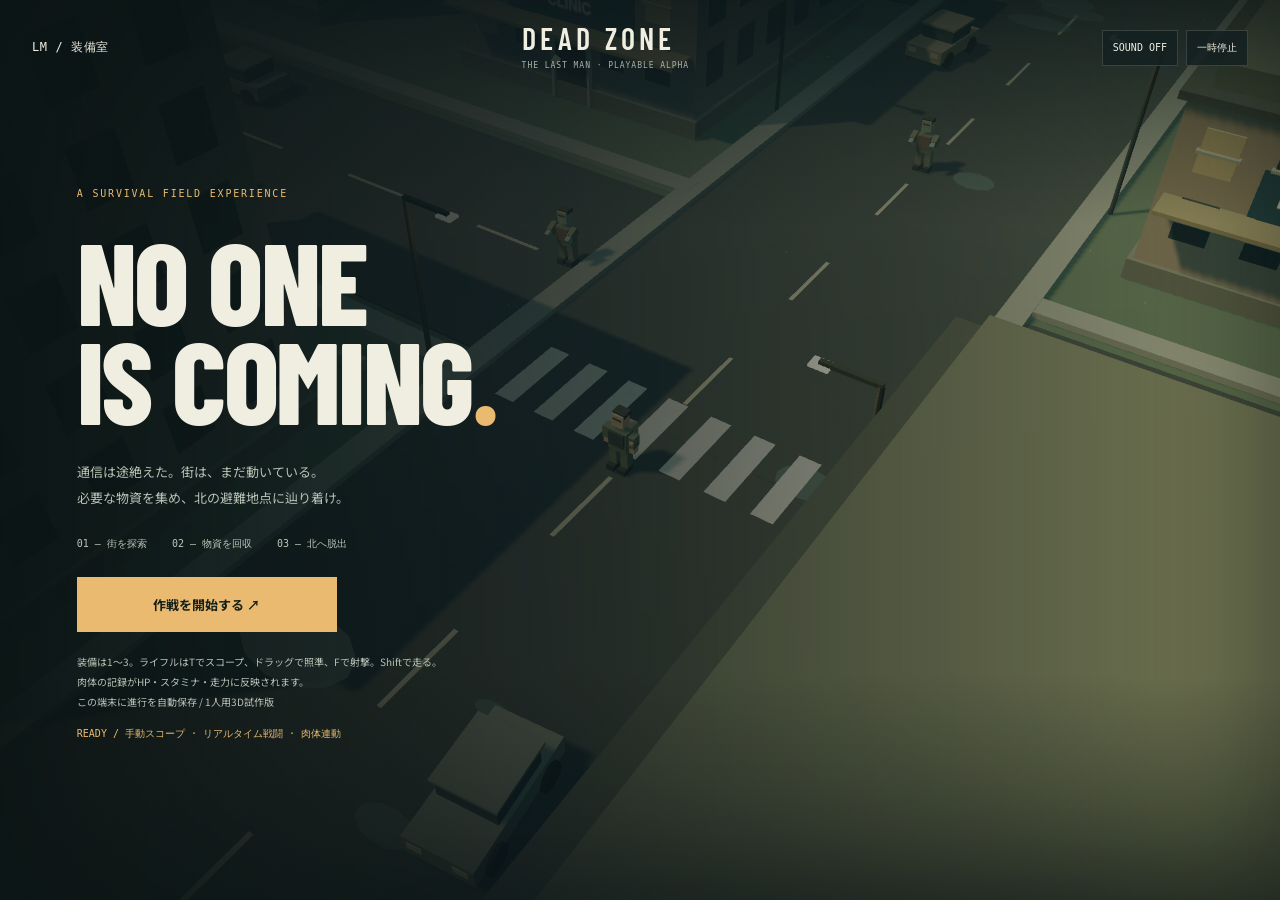
==== game.html @ f1852442 "Add standalone 3D survival game with manual rifle scope and fitness integration" ====
<!doctype html><html lang="ja"><head><meta charset="utf-8"><meta name="viewport" content="width=device-width, initial-scale=1, viewport-fit=cover"><title>DEAD ZONE — THE LAST MAN</title><link rel="stylesheet" href="game.css"></head><body class="briefing">
<main id="world" aria-label="3Dサバイバルゲーム"></main><div class="vignette"></div>
<header><a href="index.html">LM / 装備室</a><div class="brand">DEAD ZONE<small>THE LAST MAN · PLAYABLE ALPHA</small></div><div class="tools"><button id="sound" aria-label="サウンド切り替え">SOUND OFF</button><button id="pause">一時停止</button></div></header>
<div id="hud"><section class="mission"><span class="eyebrow">OPERATION 01 / LAST SIGNAL</span><h1>最後の通信</h1><p id="objective">病院・ガレージ・通信所から物資を回収</p><div id="tasks"></div><button id="forestButton">南の森林へ / 鹿を探す ↗</button><button id="carcassButton" hidden>仕留めた鹿へ ↗</button></section><section class="location"><span id="district">OLD TOWN</span><small id="coords">SECTOR 04 · 17:42</small></section><section class="status"><div><span>VITALS</span><strong id="health">100</strong></div><div class="track"><i id="hpbar"></i></div><div class="stamina-label"><span id="runState">STAMINA</span><b id="staminaValue">100 / 100</b></div><div class="track stamina-track" id="staminaTrack" role="progressbar" aria-label="スタミナ" aria-valuemin="0" aria-valuemax="100" aria-valuenow="100"><i id="staminaBar"></i></div><div class="resources"><span id="ammo">6 ROUNDS</span><span id="med">1 MEDKIT</span><span id="ride">ON FOOT</span></div><small id="skillinfo"></small><button id="fitnessButton">肉体データ・反映内容 ↗</button></section><section class="map"><canvas id="minimap" width="200" height="200" aria-label="現在地と目標のミニマップ"></canvas><span>N ↑ · SECTOR MAP</span></section></div>
<div id="toast" role="status" aria-live="polite"></div><button id="interact" hidden>E / 調べる</button><footer>WASD 移動 / Shift 走る / 1–3 装備 / F・Space 攻撃 / T 照準 / E 調べる / H 回復 / Q・R 視点</footer>
<div id="touch"><div class="pad"><button data-key="arrowup" aria-label="前へ">↑</button><button data-key="arrowleft" aria-label="左へ">←</button><button data-key="arrowdown" aria-label="後ろへ">↓</button><button data-key="arrowright" aria-label="右へ">→</button></div><button id="touchRotate" aria-label="視点を回す">↻</button></div>
<div id="damageFlash" aria-hidden="true"></div>
<section id="loadout" aria-label="装備とリアルタイム操作">
<div id="targetInfo" role="status">対象クリックで攻撃 / Tで照準切替</div>
<div class="field-actions"><button id="targetButton">照準 T</button><button id="attackButton">打撃 F</button><button id="healButton">回復 H</button><button id="runButton" aria-pressed="false">走る</button></div>
<div class="weapon-slots"><button data-weapon="fists" aria-pressed="true"><small>1 / MELEE</small><b>素手</b><span>いつでも使用可</span></button><button data-weapon="knife" aria-pressed="false"><small>2 / BLADE</small><b>ナイフ</b><span>刃物スキル LV1</span></button><button data-weapon="rifle" aria-pressed="false"><small>3 / RIFLE</small><b>ライフル</b><span>狩猟免許 取得済</span></button></div>
<div id="equipmentInfo"></div></section>
<section id="fitnessPanel" class="screen" hidden><div class="dialog fitness-dialog"><span class="eyebrow">YOUR BODY / FIELD PERFORMANCE</span><h2>肉体データ連動</h2><div id="bodyRecords"></div><pre id="bodyEffects"></pre><p>5km走 → スタミナ量・回復速度<br>スクワット → 走る速さ・スタミナ量<br>ベンチ・デッドリフト・懸垂・握力 → HP・打撃力</p><p class="sub">未入力は基本値。体脂肪率は記録表示のみ。ゲーム独自の補正で、現実の健康や生存率を判定するものではありません。</p><button id="closeFitness" class="primary">フィールドへ戻る</button><a href="index.html" target="_blank" rel="noopener">装備室で肉体記録を更新 ↗</a></div></section>
<section id="scopeOverlay" aria-label="ライフルスコープ" hidden>
<div class="scope-lens" aria-hidden="true"><div class="scope-glass"></div><div class="scope-cross horizontal"></div><div class="scope-cross vertical"></div><div class="scope-centre"></div><div class="scope-ticks x"></div><div class="scope-ticks y"></div><div class="scope-hitmark">×</div></div>
<div class="scope-top"><button id="scopeBack">← スコープを閉じる / T</button><span>OPTIC / MANUAL AIM</span><button id="scopeZoom" aria-label="スコープ倍率を切り替え">2× / Z</button></div>
<div class="scope-readout"><span id="scopeVitals">HP 100</span><span>RANGE 36m</span><span id="scopeAmmo">18 ROUNDS</span></div>
<div class="scope-bottom"><div id="scopeFeedback" role="status" aria-live="polite">ドラッグで照準を合わせてください</div><p>ドラッグ・矢印キーで照準 / クリック・Fで射撃<br>スコープ使用中も敵は動きます</p><button id="scopeFire">射撃 / F</button></div>
</section>
<section id="start" class="screen"><div class="intro"><span class="eyebrow">A SURVIVAL FIELD EXPERIENCE</span><h2>NO ONE<br>IS COMING<span>.</span></h2><p>通信は途絶えた。街は、まだ動いている。<br>必要な物資を集め、北の避難地点に辿り着け。</p><div class="intro-meta"><span>01 — 街を探索</span><span>02 — 物資を回収</span><span>03 — 北へ脱出</span></div><button id="startButton" class="primary">作戦を開始する ↗</button><p class="sub">装備は1〜3。ライフルはTでスコープ、ドラッグで照準、Fで射撃。Shiftで走る。<br>肉体の記録がHP・スタミナ・走力に反映されます。<br>この端末に進行を自動保存 / 1人用3D試作版</p><span id="loading">地形を構築中…</span></div></section>
<section id="pauseScreen" class="screen" hidden><div class="dialog"><span class="eyebrow">FIELD PAUSED</span><h2>作戦を一時停止</h2><p>移動と敵の行動は停止中です。</p><button id="resume" class="primary">探索に戻る</button><button id="restart">作戦を最初から</button><a href="index.html">装備室へ戻る</a></div></section>
<section id="ending" class="screen" hidden><div class="dialog"><span class="eyebrow" id="endLabel">OPERATION COMPLETE</span><h2 id="endTitle">生還。</h2><p id="endText"></p><button id="again" class="primary">新しい作戦を開始</button><a href="index.html">装備室へ戻る</a></div></section>
<script type="module" src="game.js"></script><script>window.addEventListener('error',()=>{const e=document.getElementById('loading');if(e)e.textContent='読み込みに失敗しました。ページを再読み込みしてください。'});</script></body></html>
---- game.css ----
@import url('https://fonts.googleapis.com/css2?family=Barlow+Condensed:wght@500;600;700;800&family=Noto+Sans+JP:wght@400;500;700&display=swap');
:root{color-scheme:dark;--gold:#eaba70;--line:#ffffff25;--muted:#a7b2a9}*{box-sizing:border-box}body{margin:0;overflow:hidden;background:#172121;color:#f0eee1;font-family:'Noto Sans JP',sans-serif;font-size:13px}button,a{-webkit-tap-highlight-color:transparent}button{cursor:pointer;font:inherit;color:inherit;border:1px solid var(--line);background:#142020df;padding:12px 16px}button:hover{border-color:var(--gold);color:var(--gold)}button:focus-visible,a:focus-visible{outline:2px solid var(--gold);outline-offset:4px}button:disabled{opacity:.35;cursor:not-allowed}a{color:inherit;text-decoration:none}#world,#world canvas{position:fixed;inset:0;width:100%;height:100%;touch-action:none}.vignette{position:fixed;inset:0;pointer-events:none;box-shadow:inset 0 0 130px #050d1090;background:linear-gradient(#07111090,transparent 25%,transparent 75%,#06101080)}header{position:fixed;top:0;left:0;width:100%;padding:25px 32px;display:flex;align-items:center;justify-content:space-between;z-index:3;gap:20px}header>a{font:12px monospace;letter-spacing:.05em}.brand{font:600 30px/.9 'Barlow Condensed',Impact,sans-serif;letter-spacing:.14em}.brand small{display:block;font:8px monospace;letter-spacing:.12em;margin-top:9px;color:var(--muted)}.tools{display:flex;gap:8px}.tools button{font:10px monospace;padding:10px}#hud{position:fixed;inset:0;pointer-events:none}.mission{position:absolute;top:122px;left:32px;width:280px}.eyebrow{font:10px monospace;letter-spacing:.18em;color:var(--gold)}h1{font-size:26px;margin:10px 0 12px;font-weight:500}.mission p{font-size:11px;line-height:1.9;color:#d5d9cd;max-width:240px}#tasks{border-top:1px solid var(--line);margin-top:18px;padding-top:12px;font-size:11px;line-height:2.3;color:#b6c0b5}#tasks .done{color:var(--gold)}.location{position:absolute;top:123px;right:32px;text-align:right}.location span{font:500 24px 'Barlow Condensed',sans-serif;letter-spacing:.12em}.location small{display:block;font:9px monospace;color:#b2c2b6;margin-top:5px}.status{position:absolute;bottom:70px;left:32px;width:270px}.status>div:first-child{display:flex;align-items:end;justify-content:space-between}.status span{font:10px monospace;letter-spacing:.1em}.status strong{font:42px 'Barlow Condensed',sans-serif}.track{height:4px;background:#ffffff20;margin-top:9px}.track i{display:block;width:100%;height:100%;background:var(--gold);transition:width .3s}.resources{display:flex;gap:18px;margin-top:16px}.status small{display:block;font-size:9px;color:var(--muted);margin-top:12px}.map{position:absolute;bottom:65px;right:32px;background:#0c1b19b0;border:1px solid #97ae872a;padding:8px}.map canvas{width:150px;height:150px;display:block}.map span{display:block;font:8px monospace;color:#a2b19d;letter-spacing:.1em;padding:5px}footer{position:fixed;bottom:22px;width:100%;text-align:center;font:10px monospace;color:#b9c4b8}footer b{margin-left:16px;color:#e4dfcb;font-weight:400}#toast{position:fixed;left:50%;bottom:120px;transform:translateX(-50%);max-width:500px;background:#14201feb;border:1px solid #71837160;padding:14px 22px;text-align:center;opacity:0;transition:opacity .25s;pointer-events:none}#toast.show{opacity:1}#interact{position:fixed;left:50%;bottom:70px;transform:translateX(-50%);background:var(--gold);color:#18211c;font-weight:700;min-width:230px;box-shadow:0 4px 35px #0006}.screen{position:fixed;inset:0;z-index:10;display:flex;align-items:center;background:linear-gradient(90deg,#0c1515f5,#0d171baa 42%,#12221c10);padding:6vw}.screen[hidden],[hidden]{display:none!important}.intro{max-width:650px}.intro h2{font:800 clamp(70px,9vw,135px)/.86 'Barlow Condensed',Impact,sans-serif;letter-spacing:-.02em;margin:30px 0}.intro h2 span{color:var(--gold)}.intro p{color:#b8c2b6;font-size:13px;line-height:2}.intro-meta{display:flex;gap:25px;margin:26px 0;font:10px monospace;color:#bdc6b8}.primary{background:var(--gold);color:#152019;border:0;font-weight:700;padding:18px 30px;min-width:260px}.primary:hover{background:#f0ce99;color:#152019}.intro .sub{font-size:10px;margin-top:20px}#loading{font:10px monospace;color:var(--gold)}.dialog{padding:40px;background:#13201ef2;border:1px solid var(--line);max-width:480px;margin:auto;width:100%}.dialog h2{font-size:32px;font-weight:500}.dialog p{line-height:2;color:var(--muted)}.dialog button{display:block;width:100%;margin-top:12px}.dialog a{display:block;text-align:center;margin-top:22px;font-size:11px;color:var(--muted)}#battle{position:fixed;inset:0;z-index:5;pointer-events:none;background:linear-gradient(transparent 55%,#081615ec)}.battle-label{position:absolute;top:120px;right:6%;width:280px}.battle-label h2{font-size:24px}.battle-label .track i{background:#c47e62}.battle-label p{min-height:44px;line-height:1.8}.commands{position:absolute;bottom:45px;left:50%;transform:translateX(-50%);width:min(820px,90%);display:grid;grid-template-columns:repeat(5,1fr);gap:10px;pointer-events:auto}.commands button{min-height:90px;text-align:left;background:#15211df2;padding:14px}.commands b{font-size:15px;display:block}.commands small{display:block;font-size:10px;color:var(--muted);line-height:1.7;margin-top:9px}#touch{display:none}body.battling .mission,body.battling .map,body.battling footer,body.battling #touch{display:none}body.battling .status{bottom:170px}body.battling #interact{display:none}
@media(max-width:760px){header{padding:18px;gap:8px}header>a{font-size:10px}.brand{font-size:23px}.brand small{font-size:6px}.tools{gap:4px}.tools button{font-size:9px;padding:8px}#sound{display:none}.mission{top:96px;left:18px;width:180px}.mission h1{font-size:21px}.mission .eyebrow{font-size:8px}.mission p{font-size:10px}.mission #tasks{font-size:10px;margin-top:8px;padding-top:6px}.location{right:18px;top:100px}.location span{font-size:18px}.location small{font-size:7px}.map{right:18px;top:155px;bottom:auto;padding:4px}.map canvas{width:96px;height:96px}.map span{font-size:6px}.status{left:18px;bottom:173px;width:175px}.status strong{font-size:30px}.resources{gap:9px}.resources span{font-size:8px}.status small{font-size:8px}footer{display:none}#touch{display:flex;position:fixed;left:18px;bottom:25px;align-items:end;gap:16px}.pad{display:grid;grid-template-columns:repeat(3,46px);gap:3px}.pad button{padding:0;width:46px;height:44px;font-size:22px;touch-action:none;user-select:none;background:#13201dcc}.pad button:first-child{grid-column:2}.pad button:nth-child(2){grid-column:1;grid-row:2}.pad button:nth-child(3){grid-column:2;grid-row:2}.pad button:nth-child(4){grid-column:3;grid-row:2}#touchRotate{padding:12px;touch-action:none}#interact{left:auto;right:18px;bottom:34px;transform:none;min-width:0;width:130px;font-size:11px;padding:18px 10px}#toast{bottom:145px;width:85%;font-size:11px}.screen{padding:28px;background:linear-gradient(90deg,#0c1515f2,#10201b66)}.intro h2{font-size:80px}.intro-meta{gap:12px;font-size:8px}.intro p{font-size:12px}.intro .sub{font-size:9px}.primary{min-width:220px}.battle-label{top:95px;right:20px;width:220px}.commands{grid-template-columns:repeat(3,1fr);bottom:24px;gap:6px}.commands button{min-height:75px;padding:10px}.commands b{font-size:12px}.commands small{font-size:9px}body.battling .status{bottom:205px}.dialog{padding:24px}}
@media(max-height:540px){.intro h2{font-size:65px;margin:12px 0}.intro p{font-size:10px}.intro-meta,.intro .sub{margin:10px 0}.mission{top:85px}.map{width:100px;bottom:20px;top:auto}.map canvas{width:80px;height:80px}.status{bottom:60px}.commands{bottom:15px}.battle-label{top:80px}.intro .primary{padding:12px}}
body.briefing #hud,body.briefing #touch,body.briefing footer,body.battling .location{display:none}body.briefing header{z-index:11}.screen{padding-top:100px}
#tasks button{display:block;pointer-events:auto;background:transparent;border:0;padding:3px 0;font-size:11px;color:#bec9b9;text-align:left;line-height:1.7}#tasks button.done{color:var(--gold)}#tasks button:hover{color:var(--gold)}
.mission,.location,.status{text-shadow:0 2px 7px #102017,0 0 18px #102017}#tasks{background:linear-gradient(90deg,#10201745,transparent)}
/* Field combat controls */
#loadout{position:fixed;bottom:46px;left:50%;transform:translateX(-50%);width:390px;z-index:2;text-align:center}#targetInfo{font-size:11px;color:#ead2a6;background:#11201be8;border:1px solid #73867140;padding:9px;margin-bottom:8px;min-height:35px}.field-actions{display:grid;grid-template-columns:repeat(4,1fr);gap:5px;margin-bottom:7px}.field-actions button{font-size:11px;padding:10px 5px;touch-action:manipulation}.field-actions #attackButton{background:#e6b975;color:#202719;font-weight:700}.weapon-slots{display:grid;grid-template-columns:repeat(3,1fr);gap:5px}.weapon-slots button{background:#17241fee;text-align:left;padding:10px 12px}.weapon-slots small{font:8px monospace;letter-spacing:.1em;color:#93a78e;display:block}.weapon-slots b{display:block;font-size:14px;margin:5px 0}.weapon-slots span{font-size:8px;display:block;color:#acb79f}.weapon-slots button[aria-pressed=true]{border-color:#ebc582;background:#394536e8;box-shadow:inset 0 -2px #ebc582}.weapon-slots button:disabled{opacity:.55}#equipmentInfo{font:10px monospace;color:#c4c8af;margin-top:7px;text-shadow:0 2px 5px #000}#runButton[aria-pressed=true]{border-color:#d3c78c;color:#e0d597;background:#34472de8}.status{bottom:70px;width:260px}.status strong{font-size:30px}.stamina-label{display:flex;justify-content:space-between;margin-top:16px}.stamina-label b{font:11px monospace;color:#b4cda5}.stamina-track i{background:#a2bd83}#fitnessButton{pointer-events:auto;padding:7px 0;border:0;background:none;font-size:10px;color:#e4c69b}#forestButton{pointer-events:auto;padding:8px 0;margin-top:8px;background:transparent;border:0;border-top:1px solid #ffffff25;font-size:10px;color:#b8d0a8}#interact{bottom:265px;font-size:11px;padding:11px 15px}#toast{bottom:318px;z-index:3;font-size:11px;padding:10px 16px}#damageFlash{position:fixed;inset:0;pointer-events:none;box-shadow:inset 0 0 120px #cc463090;opacity:0;transition:opacity .15s}#damageFlash.hit{opacity:1}.briefing #loadout{display:none}.fitness-dialog{max-height:85vh;overflow:auto;max-width:520px;padding:30px}.fitness-dialog h2{font-size:24px;margin:12px 0}.fitness-dialog p{font-size:11px;margin:12px 0}.fitness-dialog .sub{font-size:9px}#bodyRecords{display:grid;grid-template-columns:1fr 1fr;gap:6px 18px}#bodyRecords>div{display:flex;justify-content:space-between;border-bottom:1px solid #ffffff15;font-size:11px;padding:5px 0}#bodyRecords b{color:#dab984}#bodyEffects{white-space:pre-wrap;font:12px/1.9 monospace;color:#c8d5b6;background:#2b3928;padding:12px;margin:15px 0}.fitness-dialog .primary{min-width:0;padding:12px}.fitness-dialog a{font-size:10px}.screen{overflow:auto}#world canvas:focus{outline:none}
@media(min-width:761px) and (max-width:1050px){#loadout{width:320px;left:55%}.status{width:195px;left:20px}.map{right:16px}.map canvas{width:100px;height:100px}.weapon-slots button{padding:9px}.mission{width:220px}.status strong{font-size:25px}}
@media(max-width:760px){.status{left:18px;bottom:259px;width:173px}.status strong{font-size:22px}.status .resources{margin-top:9px}.stamina-label{margin-top:9px}.stamina-label span{font-size:8px}.stamina-label b{font-size:9px}.status small{margin-top:6px}#fitnessButton{font-size:9px;padding:5px 0}#loadout{bottom:137px;width:calc(100% - 36px)}#targetInfo{font-size:9px;padding:7px;min-height:28px;margin-bottom:5px}.weapon-slots button{padding:7px 9px}.weapon-slots b{font-size:12px;margin:3px 0}.weapon-slots span{font-size:7px}.weapon-slots small{font-size:7px}#equipmentInfo{font-size:9px;margin-top:5px}.field-actions{position:fixed;bottom:-112px;right:0;width:165px;grid-template-columns:1fr 1fr;gap:5px;margin:0}.field-actions button{padding:12px 4px;font-size:11px;height:43px}#touch{gap:5px;bottom:25px;left:18px}.pad{grid-template-columns:repeat(3,40px)}.pad button{width:40px;height:41px}.pad button:nth-child(3){grid-column:2}.pad button:nth-child(4){grid-column:3}#touchRotate{position:absolute;left:0;bottom:46px;width:40px;height:41px;padding:6px}#interact{right:18px;bottom:276px;width:142px;font-size:10px;padding:13px 7px}#toast{bottom:375px;width:85%;font-size:10px}.mission{width:195px}.mission .eyebrow{font-size:7px}.mission h1{font-size:18px;margin:8px 0}.mission p{font-size:9px}#tasks button{font-size:9px}#forestButton{font-size:9px;padding:7px 0;margin-top:3px}.map{top:151px}.map canvas{width:75px;height:75px}.location span{font-size:15px}.location{top:96px}.fitness-dialog{padding:20px;max-height:85dvh}#bodyRecords{column-gap:12px}#bodyRecords>div{font-size:10px}.fitness-dialog #bodyEffects{font-size:10px}.screen{padding:85px 22px 25px}.intro h2{font-size:70px}.intro p{font-size:11px}.intro .sub{font-size:9px}}
@media(max-height:550px){.mission{top:80px}.mission p,#tasks,.mission #forestButton{display:none}.status{bottom:36px;width:165px}.status strong{font-size:21px}.status small{display:none}#loadout{bottom:30px;width:320px}.map{display:none}#interact{bottom:220px}#toast{bottom:auto;top:90px}.intro h2{font-size:56px}.intro .sub{display:none}.intro-meta{margin:12px 0}.screen{padding:80px 35px 15px}}
#carcassButton{pointer-events:auto;display:block;background:#31412ec9;border:1px solid #a7b88565;color:#d1daba;font-size:10px;padding:8px 12px;margin-top:6px}
@media(max-width:760px) and (min-height:551px){.status{bottom:280px}}
/* Rifle optic: one shared WebGL view, true centre-ray hit detection. */
#scopeOverlay{position:fixed;inset:0;z-index:6;pointer-events:none;--lens:min(78vmin,640px);font-family:monospace}.scope-lens{width:var(--lens);height:var(--lens);border-radius:50%;position:absolute;left:50%;top:50%;transform:translate(-50%,-50%);box-shadow:0 0 0 200vmax #050907f7,inset 0 0 25px #000c;overflow:hidden;border:8px solid #25332b;outline:2px solid #6c745847}.scope-glass{position:absolute;inset:0;box-shadow:inset 0 0 60px #12241c99;border-radius:50%;background:radial-gradient(ellipse at 30% 20%,#cddfaf0c,transparent 65%)}.scope-cross{position:absolute;background:#090f0ccf;filter:drop-shadow(0 0 1px #e1e5bd60)}.scope-cross.horizontal{height:1px;left:0;right:0;top:50%}.scope-cross.vertical{width:1px;top:0;bottom:0;left:50%}.scope-centre{position:absolute;left:50%;top:50%;transform:translate(-50%,-50%);width:5px;height:5px;border-radius:50%;background:#e8b36a;box-shadow:0 0 5px #d5c77b60}.scope-ticks.x{position:absolute;left:22%;right:22%;top:calc(50% - 4px);height:9px;background:repeating-linear-gradient(90deg,transparent 0,transparent calc(12.5% - 1px),#111b14 12.5%)}.scope-ticks.y{position:absolute;top:22%;bottom:22%;left:calc(50% - 4px);width:9px;background:repeating-linear-gradient(0deg,transparent 0,transparent calc(12.5% - 1px),#111b14 12.5%)}.scope-hitmark{position:absolute;left:50%;top:50%;transform:translate(-50%,-50%);font:40px/1 monospace;color:#f4d790;opacity:0}.hit-confirm .scope-hitmark{opacity:1}.fired .scope-glass{background:#f0cb6433}.scope-top{position:absolute;left:28px;right:28px;top:24px;display:flex;align-items:center;justify-content:space-between;gap:16px}.scope-top span{color:#8d9c85;font-size:10px;letter-spacing:.2em}.scope-top button,#scopeFire{pointer-events:auto;background:#1a281f;border:1px solid #73866580;color:#e1d4ad;font:11px monospace;touch-action:manipulation}.scope-readout{position:absolute;top:85px;left:50%;transform:translateX(-50%);display:flex;gap:36px;color:#a9ba95;font-size:10px;white-space:nowrap;letter-spacing:.08em}.scope-bottom{position:absolute;bottom:23px;left:50%;transform:translateX(-50%);width:95%;text-align:center}.scope-bottom p{font-size:10px;color:#8a9a7d;margin:10px 0}.scope-bottom #scopeFeedback{font-size:12px;color:#e2c388;min-height:18px}#scopeFire{min-width:180px;padding:14px 28px;color:#152216;background:#e5bd7a;font-weight:bold}.scoped #hud,.scoped #loadout,.scoped #touch,.scoped header,.scoped footer,.scoped #interact,.scoped .vignette{display:none!important}.scoped #toast{z-index:7;top:110px;bottom:auto;background:#172419e8;max-width:350px}.scoped #world canvas{cursor:crosshair}.scoped #damageFlash{z-index:7}.scoped .scope-lens{transition:border-color .1s}.scoped:has(#damageFlash.hit) .scope-lens{border-color:#9f553d}
@media(max-width:760px){#scopeOverlay{--lens:86vmin}.scope-top{top:18px;left:16px;right:16px;gap:8px}.scope-top span{display:none}.scope-top button{font-size:10px;padding:10px}.scope-readout{top:76px;gap:22px;font-size:9px}.scope-bottom{bottom:28px}.scope-bottom p{font-size:9px}.scope-bottom #scopeFeedback{font-size:11px}#scopeFire{min-width:180px;padding:18px}.scope-lens{border-width:6px}.scoped #toast{top:108px;width:85%;font-size:10px}.scope-ticks.x{height:7px;top:calc(50% - 3px)}.scope-ticks.y{width:7px;left:calc(50% - 3px)}}
@media(max-height:520px){#scopeOverlay{--lens:79vmin}.scope-top{top:14px;left:16px;right:16px}.scope-top span{display:none}.scope-readout{left:18px;top:75px;transform:none;display:grid;gap:14px}.scope-bottom{left:auto;right:15px;bottom:20px;transform:none;width:155px}.scope-bottom p{line-height:1.7;font-size:9px}#scopeFire{min-width:0;width:140px;padding:15px}.scope-bottom #scopeFeedback{font-size:10px}.scoped #toast{left:18px;top:auto;bottom:26px;transform:none;width:145px}}
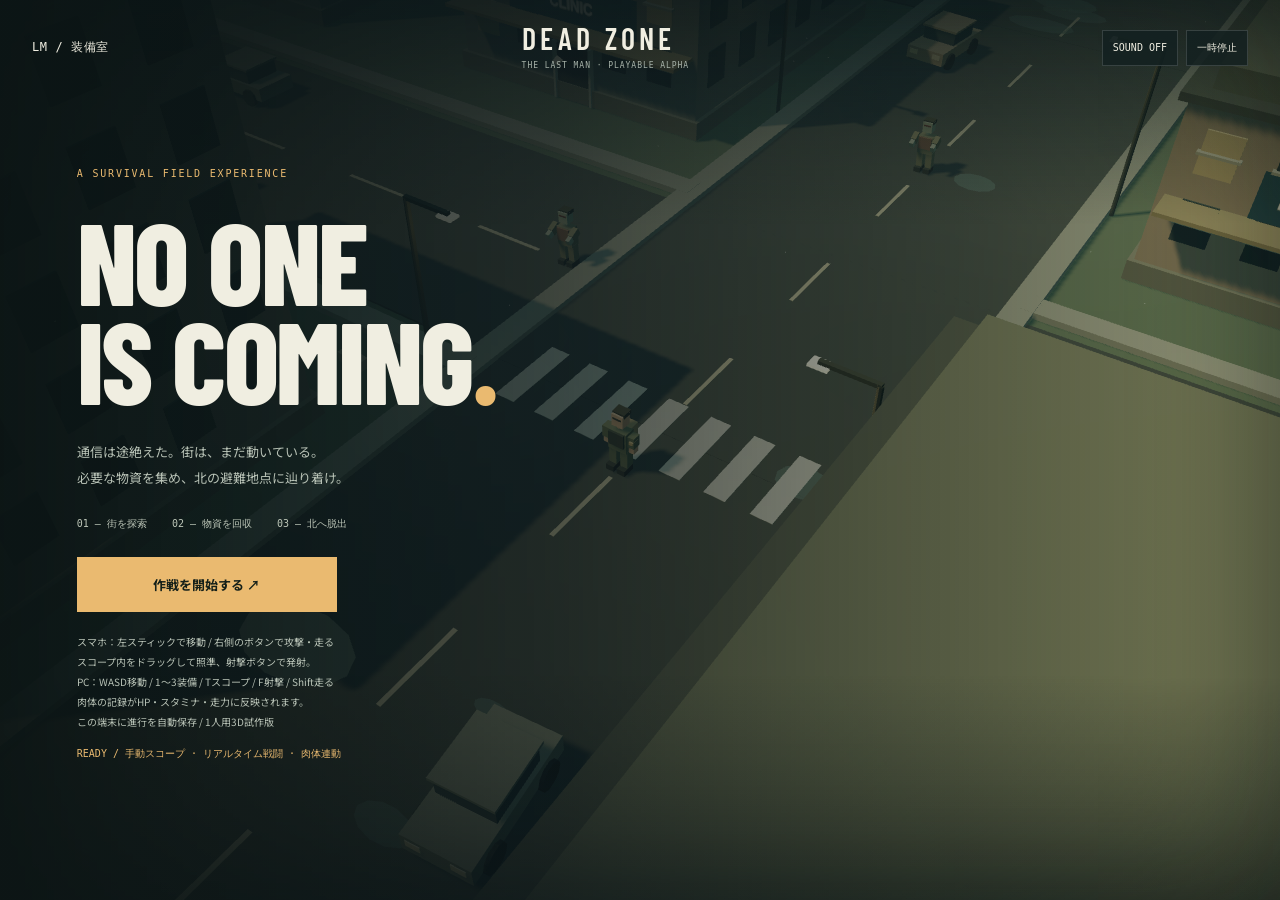
==== commit 380eff3e: "Optimize mobile game for landscape play and analog touch joystick" ====
--- a/game.html
+++ b/game.html
@@ -1,9 +1,10 @@
-<!doctype html><html lang="ja"><head><meta charset="utf-8"><meta name="viewport" content="width=device-width, initial-scale=1, viewport-fit=cover"><title>DEAD ZONE — THE LAST MAN</title><link rel="stylesheet" href="game.css"></head><body class="briefing">
+<!doctype html><html lang="ja"><head><meta charset="utf-8"><meta name="viewport" content="width=device-width, initial-scale=1, viewport-fit=cover"><title>DEAD ZONE — THE LAST MAN</title><link rel="stylesheet" href="game.css?v=mobile-1"></head><body class="briefing">
 <main id="world" aria-label="3Dサバイバルゲーム"></main><div class="vignette"></div>
 <header><a href="index.html">LM / 装備室</a><div class="brand">DEAD ZONE<small>THE LAST MAN · PLAYABLE ALPHA</small></div><div class="tools"><button id="sound" aria-label="サウンド切り替え">SOUND OFF</button><button id="pause">一時停止</button></div></header>
 <div id="hud"><section class="mission"><span class="eyebrow">OPERATION 01 / LAST SIGNAL</span><h1>最後の通信</h1><p id="objective">病院・ガレージ・通信所から物資を回収</p><div id="tasks"></div><button id="forestButton">南の森林へ / 鹿を探す ↗</button><button id="carcassButton" hidden>仕留めた鹿へ ↗</button></section><section class="location"><span id="district">OLD TOWN</span><small id="coords">SECTOR 04 · 17:42</small></section><section class="status"><div><span>VITALS</span><strong id="health">100</strong></div><div class="track"><i id="hpbar"></i></div><div class="stamina-label"><span id="runState">STAMINA</span><b id="staminaValue">100 / 100</b></div><div class="track stamina-track" id="staminaTrack" role="progressbar" aria-label="スタミナ" aria-valuemin="0" aria-valuemax="100" aria-valuenow="100"><i id="staminaBar"></i></div><div class="resources"><span id="ammo">6 ROUNDS</span><span id="med">1 MEDKIT</span><span id="ride">ON FOOT</span></div><small id="skillinfo"></small><button id="fitnessButton">肉体データ・反映内容 ↗</button></section><section class="map"><canvas id="minimap" width="200" height="200" aria-label="現在地と目標のミニマップ"></canvas><span>N ↑ · SECTOR MAP</span></section></div>
 <div id="toast" role="status" aria-live="polite"></div><button id="interact" hidden>E / 調べる</button><footer>WASD 移動 / Shift 走る / 1–3 装備 / F・Space 攻撃 / T 照準 / E 調べる / H 回復 / Q・R 視点</footer>
-<div id="touch"><div class="pad"><button data-key="arrowup" aria-label="前へ">↑</button><button data-key="arrowleft" aria-label="左へ">←</button><button data-key="arrowdown" aria-label="後ろへ">↓</button><button data-key="arrowright" aria-label="右へ">→</button></div><button id="touchRotate" aria-label="視点を回す">↻</button></div>
+<div id="touch"><div id="joystick" role="group" aria-label="移動スティック。倒す方向へ移動"><span class="stick-ring"></span><span id="stickKnob"></span><small>MOVE</small></div><button id="touchRotate" aria-label="視点を回す">視点 ↻</button></div>
+<section id="rotatePrompt" hidden><div class="rotate-phone">▯ ↻</div><h2>スマホを横向きに</h2><p>左手で移動、右手で照準・攻撃。<br>横画面で作戦を開始します。</p><button id="landscapeButton">横画面で開く</button><small>切り替わらない場合は、端末の回転ロックを解除して横にしてください。</small><a href="index.html">装備室へ戻る</a></section>
 <div id="damageFlash" aria-hidden="true"></div>
 <section id="loadout" aria-label="装備とリアルタイム操作">
 <div id="targetInfo" role="status">対象クリックで攻撃 / Tで照準切替</div>
@@ -17,7 +18,7 @@
 <div class="scope-readout"><span id="scopeVitals">HP 100</span><span>RANGE 36m</span><span id="scopeAmmo">18 ROUNDS</span></div>
 <div class="scope-bottom"><div id="scopeFeedback" role="status" aria-live="polite">ドラッグで照準を合わせてください</div><p>ドラッグ・矢印キーで照準 / クリック・Fで射撃<br>スコープ使用中も敵は動きます</p><button id="scopeFire">射撃 / F</button></div>
 </section>
-<section id="start" class="screen"><div class="intro"><span class="eyebrow">A SURVIVAL FIELD EXPERIENCE</span><h2>NO ONE<br>IS COMING<span>.</span></h2><p>通信は途絶えた。街は、まだ動いている。<br>必要な物資を集め、北の避難地点に辿り着け。</p><div class="intro-meta"><span>01 — 街を探索</span><span>02 — 物資を回収</span><span>03 — 北へ脱出</span></div><button id="startButton" class="primary">作戦を開始する ↗</button><p class="sub">装備は1〜3。ライフルはTでスコープ、ドラッグで照準、Fで射撃。Shiftで走る。<br>肉体の記録がHP・スタミナ・走力に反映されます。<br>この端末に進行を自動保存 / 1人用3D試作版</p><span id="loading">地形を構築中…</span></div></section>
+<section id="start" class="screen"><div class="intro"><span class="eyebrow">A SURVIVAL FIELD EXPERIENCE</span><h2>NO ONE<br>IS COMING<span>.</span></h2><p>通信は途絶えた。街は、まだ動いている。<br>必要な物資を集め、北の避難地点に辿り着け。</p><div class="intro-meta"><span>01 — 街を探索</span><span>02 — 物資を回収</span><span>03 — 北へ脱出</span></div><button id="startButton" class="primary">作戦を開始する ↗</button><p class="sub">スマホ：左スティックで移動 / 右側のボタンで攻撃・走る<br>スコープ内をドラッグして照準、射撃ボタンで発射。<br>PC：WASD移動 / 1〜3装備 / Tスコープ / F射撃 / Shift走る<br>肉体の記録がHP・スタミナ・走力に反映されます。<br>この端末に進行を自動保存 / 1人用3D試作版</p><span id="loading">地形を構築中…</span></div></section>
 <section id="pauseScreen" class="screen" hidden><div class="dialog"><span class="eyebrow">FIELD PAUSED</span><h2>作戦を一時停止</h2><p>移動と敵の行動は停止中です。</p><button id="resume" class="primary">探索に戻る</button><button id="restart">作戦を最初から</button><a href="index.html">装備室へ戻る</a></div></section>
 <section id="ending" class="screen" hidden><div class="dialog"><span class="eyebrow" id="endLabel">OPERATION COMPLETE</span><h2 id="endTitle">生還。</h2><p id="endText"></p><button id="again" class="primary">新しい作戦を開始</button><a href="index.html">装備室へ戻る</a></div></section>
-<script type="module" src="game.js"></script><script>window.addEventListener('error',()=>{const e=document.getElementById('loading');if(e)e.textContent='読み込みに失敗しました。ページを再読み込みしてください。'});</script></body></html>
+<script type="module" src="game.js?v=mobile-1"></script><script>window.addEventListener('error',()=>{const e=document.getElementById('loading');if(e)e.textContent='読み込みに失敗しました。ページを再読み込みしてください。'});</script></body></html>
--- a/game.css
+++ b/game.css
@@ -16,3 +16,19 @@
 #scopeOverlay{position:fixed;inset:0;z-index:6;pointer-events:none;--lens:min(78vmin,640px);font-family:monospace}.scope-lens{width:var(--lens);height:var(--lens);border-radius:50%;position:absolute;left:50%;top:50%;transform:translate(-50%,-50%);box-shadow:0 0 0 200vmax #050907f7,inset 0 0 25px #000c;overflow:hidden;border:8px solid #25332b;outline:2px solid #6c745847}.scope-glass{position:absolute;inset:0;box-shadow:inset 0 0 60px #12241c99;border-radius:50%;background:radial-gradient(ellipse at 30% 20%,#cddfaf0c,transparent 65%)}.scope-cross{position:absolute;background:#090f0ccf;filter:drop-shadow(0 0 1px #e1e5bd60)}.scope-cross.horizontal{height:1px;left:0;right:0;top:50%}.scope-cross.vertical{width:1px;top:0;bottom:0;left:50%}.scope-centre{position:absolute;left:50%;top:50%;transform:translate(-50%,-50%);width:5px;height:5px;border-radius:50%;background:#e8b36a;box-shadow:0 0 5px #d5c77b60}.scope-ticks.x{position:absolute;left:22%;right:22%;top:calc(50% - 4px);height:9px;background:repeating-linear-gradient(90deg,transparent 0,transparent calc(12.5% - 1px),#111b14 12.5%)}.scope-ticks.y{position:absolute;top:22%;bottom:22%;left:calc(50% - 4px);width:9px;background:repeating-linear-gradient(0deg,transparent 0,transparent calc(12.5% - 1px),#111b14 12.5%)}.scope-hitmark{position:absolute;left:50%;top:50%;transform:translate(-50%,-50%);font:40px/1 monospace;color:#f4d790;opacity:0}.hit-confirm .scope-hitmark{opacity:1}.fired .scope-glass{background:#f0cb6433}.scope-top{position:absolute;left:28px;right:28px;top:24px;display:flex;align-items:center;justify-content:space-between;gap:16px}.scope-top span{color:#8d9c85;font-size:10px;letter-spacing:.2em}.scope-top button,#scopeFire{pointer-events:auto;background:#1a281f;border:1px solid #73866580;color:#e1d4ad;font:11px monospace;touch-action:manipulation}.scope-readout{position:absolute;top:85px;left:50%;transform:translateX(-50%);display:flex;gap:36px;color:#a9ba95;font-size:10px;white-space:nowrap;letter-spacing:.08em}.scope-bottom{position:absolute;bottom:23px;left:50%;transform:translateX(-50%);width:95%;text-align:center}.scope-bottom p{font-size:10px;color:#8a9a7d;margin:10px 0}.scope-bottom #scopeFeedback{font-size:12px;color:#e2c388;min-height:18px}#scopeFire{min-width:180px;padding:14px 28px;color:#152216;background:#e5bd7a;font-weight:bold}.scoped #hud,.scoped #loadout,.scoped #touch,.scoped header,.scoped footer,.scoped #interact,.scoped .vignette{display:none!important}.scoped #toast{z-index:7;top:110px;bottom:auto;background:#172419e8;max-width:350px}.scoped #world canvas{cursor:crosshair}.scoped #damageFlash{z-index:7}.scoped .scope-lens{transition:border-color .1s}.scoped:has(#damageFlash.hit) .scope-lens{border-color:#9f553d}
 @media(max-width:760px){#scopeOverlay{--lens:86vmin}.scope-top{top:18px;left:16px;right:16px;gap:8px}.scope-top span{display:none}.scope-top button{font-size:10px;padding:10px}.scope-readout{top:76px;gap:22px;font-size:9px}.scope-bottom{bottom:28px}.scope-bottom p{font-size:9px}.scope-bottom #scopeFeedback{font-size:11px}#scopeFire{min-width:180px;padding:18px}.scope-lens{border-width:6px}.scoped #toast{top:108px;width:85%;font-size:10px}.scope-ticks.x{height:7px;top:calc(50% - 3px)}.scope-ticks.y{width:7px;left:calc(50% - 3px)}}
 @media(max-height:520px){#scopeOverlay{--lens:79vmin}.scope-top{top:14px;left:16px;right:16px}.scope-top span{display:none}.scope-readout{left:18px;top:75px;transform:none;display:grid;gap:14px}.scope-bottom{left:auto;right:15px;bottom:20px;transform:none;width:155px}.scope-bottom p{line-height:1.7;font-size:9px}#scopeFire{min-width:0;width:140px;padding:15px}.scope-bottom #scopeFeedback{font-size:10px}.scoped #toast{left:18px;top:auto;bottom:26px;transform:none;width:145px}}
+
+/* Mobile field console: landscape, two-thumb controls and safe areas. */
+body{overscroll-behavior:none}button{touch-action:manipulation}#rotatePrompt{position:fixed;inset:0;z-index:100;background:radial-gradient(ellipse at top,#2c3b31,#0c1513 70%);display:flex;flex-direction:column;align-items:center;justify-content:center;text-align:center;padding:32px;gap:12px}#rotatePrompt h2{font-size:25px;margin:6px}#rotatePrompt p{color:#b4c2b0;line-height:2}#rotatePrompt small{font-size:11px;max-width:280px;line-height:1.8;color:#90a08c}#rotatePrompt button{background:var(--gold);color:#17211a;min-height:52px;border-radius:8px}#rotatePrompt a{margin-top:12px;font-size:12px}.rotate-phone{font:64px monospace;color:var(--gold)}
+#joystick{width:136px;height:136px;position:relative;touch-action:none;user-select:none;-webkit-user-select:none;border:1px solid #d2deb444;border-radius:50%;background:radial-gradient(circle,#20372c80,#12221c77);box-shadow:inset 0 0 30px #030e0755}#joystick .stick-ring{position:absolute;inset:19px;border:1px dashed #c3cead35;border-radius:50%}#stickKnob{position:absolute;left:50%;top:50%;transform:translate(-50%,-50%);width:56px;height:56px;border-radius:50%;background:linear-gradient(145deg,#738769,#344d3d);border:2px solid #bdcea78a;box-shadow:0 5px 18px #0008;pointer-events:none}#joystick.active{border-color:var(--gold)}#joystick.active #stickKnob{border-color:var(--gold)}#joystick small{position:absolute;bottom:12px;left:0;width:100%;text-align:center;font:8px monospace;letter-spacing:.2em;color:#c1cdb38a;pointer-events:none}
+@media(pointer:coarse),(max-width:1100px) and (max-height:600px){
+ header{padding:10px max(14px,env(safe-area-inset-right)) 8px max(14px,env(safe-area-inset-left));gap:12px;height:54px}header>a{font-size:10px}.brand{font-size:22px}.brand small{display:none}.tools button{min-height:40px;padding:8px 12px}#sound{display:none}footer{display:none}
+ #touch{display:flex;position:fixed;left:max(24px,env(safe-area-inset-left));bottom:max(16px,env(safe-area-inset-bottom));z-index:4;gap:12px;align-items:end}#touchRotate{position:absolute;left:146px;bottom:0;width:58px;min-height:48px;padding:8px;font-size:10px;border-radius:12px}
+ .mission{display:block;top:59px;left:max(16px,env(safe-area-inset-left));width:210px;max-height:calc(100dvh - 220px);overflow:auto;pointer-events:auto}.mission .eyebrow,.mission h1,.mission p{display:none}#tasks{margin:0;padding:0;border:0;line-height:1.6}#tasks button{font-size:9px;line-height:1.4;padding:5px 0}#forestButton,#carcassButton{font-size:9px;padding:5px 0;margin:0}
+ .location{top:59px;right:max(16px,env(safe-area-inset-right))}.location span{font-size:13px}.location small{font-size:8px}.map{display:block;width:auto;right:max(16px,env(safe-area-inset-right));top:98px;bottom:auto;padding:3px}.map canvas{width:66px;height:66px}.map span{display:none}
+ .status{left:50%;top:57px;bottom:auto;transform:translateX(-50%);width:185px}.status strong{font-size:21px}.status span{font-size:8px}.status .track{margin-top:4px;height:4px}.stamina-label{margin-top:7px}.stamina-label b{font-size:9px}.resources{margin-top:7px;gap:12px}.status small{display:none}#fitnessButton{font-size:9px;padding:5px 0}
+ #loadout{left:auto;right:max(16px,env(safe-area-inset-right));bottom:max(14px,env(safe-area-inset-bottom));transform:none;width:226px;z-index:4}#targetInfo{position:fixed;right:0;bottom:178px;max-width:226px;font-size:9px;padding:5px;min-height:0;margin:0}#equipmentInfo{display:none}.field-actions{grid-template-columns:repeat(2,1fr);gap:6px;margin-bottom:7px}.field-actions button{min-height:48px;font-size:12px;border-radius:12px;padding:8px 5px}.field-actions #attackButton{grid-column:2;grid-row:1 / 3;border-radius:50%;width:96px;height:96px;align-self:center;justify-self:center;font-size:15px}.field-actions #healButton{position:fixed;right:239px;bottom:0;width:54px;min-height:48px;font-size:10px}.field-actions #targetButton{grid-row:1;grid-column:1}.field-actions #runButton{grid-row:2;grid-column:1}.weapon-slots{gap:5px}.weapon-slots button{min-height:44px;padding:7px 3px;text-align:center;border-radius:7px}.weapon-slots b{font-size:12px;margin:0}.weapon-slots small,.weapon-slots span{display:none}
+ #interact{left:50%;right:auto;bottom:max(23px,env(safe-area-inset-bottom));transform:translateX(-50%);min-width:0;width:145px;min-height:48px;border-radius:12px;padding:8px;font-size:11px;z-index:4}#toast{left:50%;bottom:75px;top:auto;width:260px;max-width:40%;font-size:10px;padding:8px;z-index:5}
+ .screen{padding:60px max(24px,env(safe-area-inset-right)) 16px max(24px,env(safe-area-inset-left));overflow:auto}.intro{max-width:680px;display:grid;grid-template-columns:1fr 1fr;gap:8px 28px;align-items:center}.intro>.eyebrow{grid-column:1/-1}.intro h2{grid-column:1;grid-row:2/5;font-size:clamp(48px,10vw,85px);margin:4px 0}.intro>p{font-size:10px;margin:0;line-height:1.7}.intro-meta{display:none}.intro .sub{display:block;font-size:9px;margin:0}.intro .primary{min-width:0;width:100%;min-height:50px;padding:12px}.intro #loading{font-size:8px;grid-column:1/-1}.dialog{padding:18px;max-height:100%;overflow:auto}.dialog h2{font-size:24px;margin:8px 0}.dialog p{font-size:11px;margin:8px 0}.dialog button{min-height:44px;padding:10px}
+ #scopeOverlay{--lens:84vmin}.scope-top{top:max(12px,env(safe-area-inset-top));left:max(16px,env(safe-area-inset-left));right:max(16px,env(safe-area-inset-right))}.scope-top button{min-height:46px;font-size:11px}.scope-top span{display:none}.scope-readout{left:max(18px,env(safe-area-inset-left));top:82px;transform:none;display:grid;gap:12px;font-size:10px}.scope-bottom{right:max(20px,env(safe-area-inset-right));left:auto;bottom:max(22px,env(safe-area-inset-bottom));transform:none;width:124px}.scope-bottom p{display:none}.scope-bottom #scopeFeedback{font-size:10px;margin-bottom:10px}#scopeFire{min-width:0;width:96px;height:96px;padding:12px;border-radius:50%;font-size:16px}.scoped #toast{left:max(18px,env(safe-area-inset-left));top:auto;bottom:24px;transform:none;width:150px}
+}
+@media(pointer:coarse),(max-width:1100px) and (max-height:600px){.mission #tasks,.mission #forestButton{display:block}.mission #tasks button{min-height:28px}.mission #forestButton{min-height:32px}}
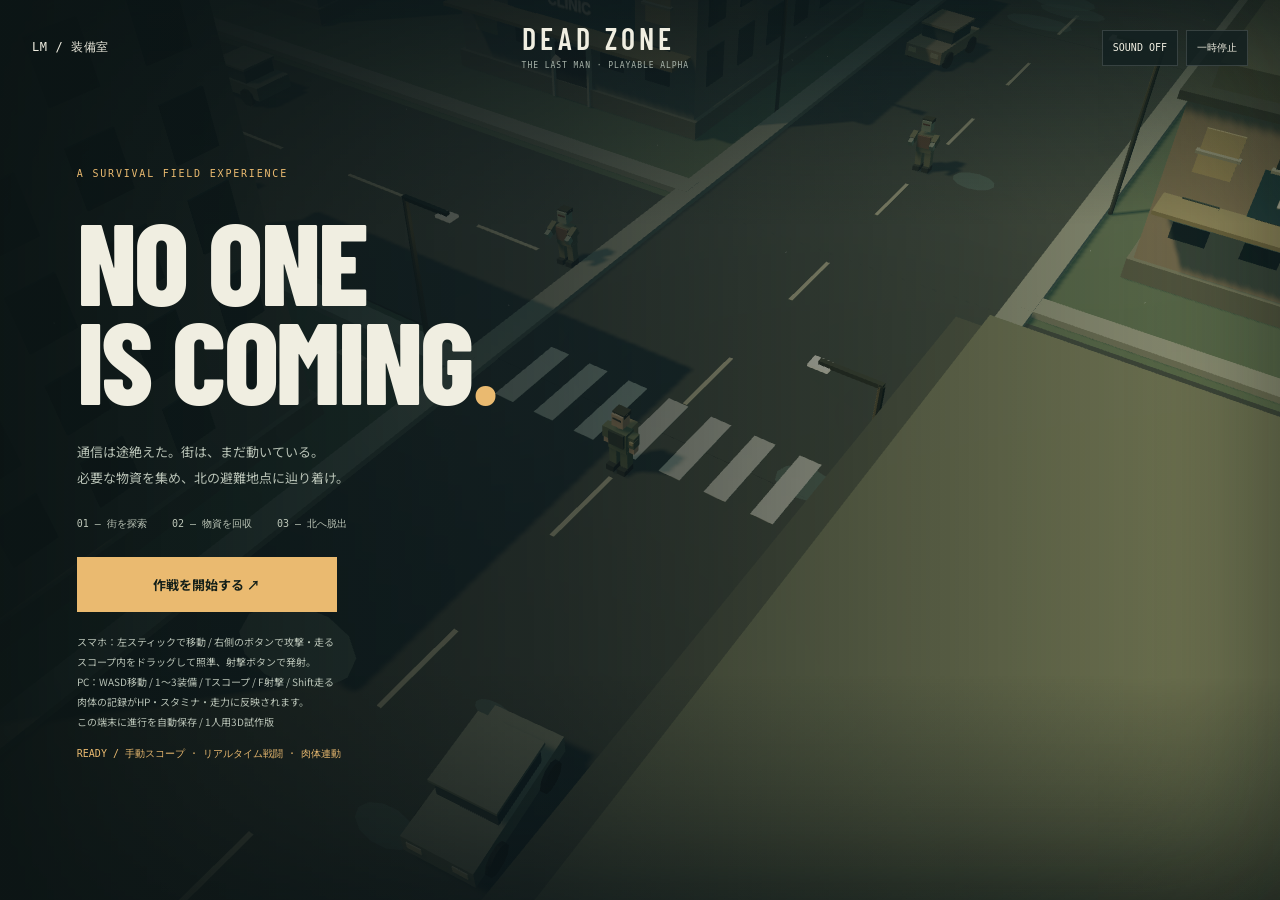
==== commit fb44a046: "Support concurrent touch actions, hold sprint and collapsible equipment" ====
--- a/game.html
+++ b/game.html
@@ -1,4 +1,4 @@
-<!doctype html><html lang="ja"><head><meta charset="utf-8"><meta name="viewport" content="width=device-width, initial-scale=1, viewport-fit=cover"><title>DEAD ZONE — THE LAST MAN</title><link rel="stylesheet" href="game.css?v=mobile-1"></head><body class="briefing">
+<!doctype html><html lang="ja"><head><meta charset="utf-8"><meta name="viewport" content="width=device-width, initial-scale=1, viewport-fit=cover"><title>DEAD ZONE — THE LAST MAN</title><link rel="stylesheet" href="game.css?v=mobile-2"></head><body class="briefing">
 <main id="world" aria-label="3Dサバイバルゲーム"></main><div class="vignette"></div>
 <header><a href="index.html">LM / 装備室</a><div class="brand">DEAD ZONE<small>THE LAST MAN · PLAYABLE ALPHA</small></div><div class="tools"><button id="sound" aria-label="サウンド切り替え">SOUND OFF</button><button id="pause">一時停止</button></div></header>
 <div id="hud"><section class="mission"><span class="eyebrow">OPERATION 01 / LAST SIGNAL</span><h1>最後の通信</h1><p id="objective">病院・ガレージ・通信所から物資を回収</p><div id="tasks"></div><button id="forestButton">南の森林へ / 鹿を探す ↗</button><button id="carcassButton" hidden>仕留めた鹿へ ↗</button></section><section class="location"><span id="district">OLD TOWN</span><small id="coords">SECTOR 04 · 17:42</small></section><section class="status"><div><span>VITALS</span><strong id="health">100</strong></div><div class="track"><i id="hpbar"></i></div><div class="stamina-label"><span id="runState">STAMINA</span><b id="staminaValue">100 / 100</b></div><div class="track stamina-track" id="staminaTrack" role="progressbar" aria-label="スタミナ" aria-valuemin="0" aria-valuemax="100" aria-valuenow="100"><i id="staminaBar"></i></div><div class="resources"><span id="ammo">6 ROUNDS</span><span id="med">1 MEDKIT</span><span id="ride">ON FOOT</span></div><small id="skillinfo"></small><button id="fitnessButton">肉体データ・反映内容 ↗</button></section><section class="map"><canvas id="minimap" width="200" height="200" aria-label="現在地と目標のミニマップ"></canvas><span>N ↑ · SECTOR MAP</span></section></div>
@@ -8,8 +8,8 @@
 <div id="damageFlash" aria-hidden="true"></div>
 <section id="loadout" aria-label="装備とリアルタイム操作">
 <div id="targetInfo" role="status">対象クリックで攻撃 / Tで照準切替</div>
-<div class="field-actions"><button id="targetButton">照準 T</button><button id="attackButton">打撃 F</button><button id="healButton">回復 H</button><button id="runButton" aria-pressed="false">走る</button></div>
-<div class="weapon-slots"><button data-weapon="fists" aria-pressed="true"><small>1 / MELEE</small><b>素手</b><span>いつでも使用可</span></button><button data-weapon="knife" aria-pressed="false"><small>2 / BLADE</small><b>ナイフ</b><span>刃物スキル LV1</span></button><button data-weapon="rifle" aria-pressed="false"><small>3 / RIFLE</small><b>ライフル</b><span>狩猟免許 取得済</span></button></div>
+<div class="field-actions"><button id="targetButton">照準 T</button><button id="attackButton">打撃 F</button><button id="healButton">回復 H</button><button id="runButton" aria-pressed="false">長押しで走る</button></div>
+<button id="equipmentToggle" aria-expanded="false" aria-controls="equipmentDrawer">装備 ▴</button><div id="equipmentDrawer" class="weapon-slots" hidden><button data-weapon="fists" aria-pressed="true"><small>1 / MELEE</small><b>素手</b><span>いつでも使用可</span></button><button data-weapon="knife" aria-pressed="false"><small>2 / BLADE</small><b>ナイフ</b><span>刃物スキル LV1</span></button><button data-weapon="rifle" aria-pressed="false"><small>3 / RIFLE</small><b>ライフル</b><span>狩猟免許 取得済</span></button></div>
 <div id="equipmentInfo"></div></section>
 <section id="fitnessPanel" class="screen" hidden><div class="dialog fitness-dialog"><span class="eyebrow">YOUR BODY / FIELD PERFORMANCE</span><h2>肉体データ連動</h2><div id="bodyRecords"></div><pre id="bodyEffects"></pre><p>5km走 → スタミナ量・回復速度<br>スクワット → 走る速さ・スタミナ量<br>ベンチ・デッドリフト・懸垂・握力 → HP・打撃力</p><p class="sub">未入力は基本値。体脂肪率は記録表示のみ。ゲーム独自の補正で、現実の健康や生存率を判定するものではありません。</p><button id="closeFitness" class="primary">フィールドへ戻る</button><a href="index.html" target="_blank" rel="noopener">装備室で肉体記録を更新 ↗</a></div></section>
 <section id="scopeOverlay" aria-label="ライフルスコープ" hidden>
@@ -21,4 +21,4 @@
 <section id="start" class="screen"><div class="intro"><span class="eyebrow">A SURVIVAL FIELD EXPERIENCE</span><h2>NO ONE<br>IS COMING<span>.</span></h2><p>通信は途絶えた。街は、まだ動いている。<br>必要な物資を集め、北の避難地点に辿り着け。</p><div class="intro-meta"><span>01 — 街を探索</span><span>02 — 物資を回収</span><span>03 — 北へ脱出</span></div><button id="startButton" class="primary">作戦を開始する ↗</button><p class="sub">スマホ：左スティックで移動 / 右側のボタンで攻撃・走る<br>スコープ内をドラッグして照準、射撃ボタンで発射。<br>PC：WASD移動 / 1〜3装備 / Tスコープ / F射撃 / Shift走る<br>肉体の記録がHP・スタミナ・走力に反映されます。<br>この端末に進行を自動保存 / 1人用3D試作版</p><span id="loading">地形を構築中…</span></div></section>
 <section id="pauseScreen" class="screen" hidden><div class="dialog"><span class="eyebrow">FIELD PAUSED</span><h2>作戦を一時停止</h2><p>移動と敵の行動は停止中です。</p><button id="resume" class="primary">探索に戻る</button><button id="restart">作戦を最初から</button><a href="index.html">装備室へ戻る</a></div></section>
 <section id="ending" class="screen" hidden><div class="dialog"><span class="eyebrow" id="endLabel">OPERATION COMPLETE</span><h2 id="endTitle">生還。</h2><p id="endText"></p><button id="again" class="primary">新しい作戦を開始</button><a href="index.html">装備室へ戻る</a></div></section>
-<script type="module" src="game.js?v=mobile-1"></script><script>window.addEventListener('error',()=>{const e=document.getElementById('loading');if(e)e.textContent='読み込みに失敗しました。ページを再読み込みしてください。'});</script></body></html>
+<script type="module" src="game.js?v=mobile-2"></script><script>window.addEventListener('error',()=>{const e=document.getElementById('loading');if(e)e.textContent='読み込みに失敗しました。ページを再読み込みしてください。'});</script></body></html>
--- a/game.css
+++ b/game.css
@@ -32,3 +32,10 @@
  #scopeOverlay{--lens:84vmin}.scope-top{top:max(12px,env(safe-area-inset-top));left:max(16px,env(safe-area-inset-left));right:max(16px,env(safe-area-inset-right))}.scope-top button{min-height:46px;font-size:11px}.scope-top span{display:none}.scope-readout{left:max(18px,env(safe-area-inset-left));top:82px;transform:none;display:grid;gap:12px;font-size:10px}.scope-bottom{right:max(20px,env(safe-area-inset-right));left:auto;bottom:max(22px,env(safe-area-inset-bottom));transform:none;width:124px}.scope-bottom p{display:none}.scope-bottom #scopeFeedback{font-size:10px;margin-bottom:10px}#scopeFire{min-width:0;width:96px;height:96px;padding:12px;border-radius:50%;font-size:16px}.scoped #toast{left:max(18px,env(safe-area-inset-left));top:auto;bottom:24px;transform:none;width:150px}
 }
 @media(pointer:coarse),(max-width:1100px) and (max-height:600px){.mission #tasks,.mission #forestButton{display:block}.mission #tasks button{min-height:28px}.mission #forestButton{min-height:32px}}
+/* Fold-out equipment stays bounded as the inventory grows. */
+#equipmentToggle{width:100%;min-height:44px;text-align:center;border-radius:8px;background:#23382eee;color:#e7ce9d;font-size:12px}#equipmentToggle[aria-expanded=true]{border-color:var(--gold)}#equipmentDrawer{position:absolute;bottom:52px;left:0;right:0;max-height:min(240px,55dvh);overflow:auto;background:#111e19f5;border:1px solid #9ba88166;padding:8px;box-shadow:0 8px 30px #0009;z-index:6;grid-template-columns:repeat(3,minmax(0,1fr));touch-action:pan-y}
+@media(pointer:coarse),(max-width:1100px) and (max-height:600px){
+ .status{top:8px;left:max(16px,env(safe-area-inset-left));transform:none;width:174px;background:#0c1916c9;border:1px solid #ffffff18;border-radius:9px;padding:7px 10px;pointer-events:none}.status strong{font:12px monospace}.status span{font-size:8px}.status .stamina-label{margin-top:6px}.status .resources{margin-top:5px;gap:8px}.status #fitnessButton{display:none}.status>div:first-child span{font-size:0}.status>div:first-child span:after{content:'HP';font:8px monospace}.status .track{height:3px}.status #runState{max-width:102px;white-space:nowrap;overflow:hidden;text-overflow:ellipsis}
+ header{pointer-events:none}header>a{position:absolute;left:max(16px,env(safe-area-inset-left));top:107px;padding:8px 0;pointer-events:auto}.brand{position:absolute;left:50%;transform:translateX(-50%);font-size:18px;opacity:.6}.tools{margin-left:auto;pointer-events:auto}.mission{top:143px;max-height:calc(100dvh - 310px);width:180px}.mission #tasks button{font-size:8px;min-height:24px}.mission #forestButton{font-size:8px;min-height:28px}
+ #loadout{width:208px}.field-actions button{touch-action:none}.field-actions #healButton{right:220px}#targetInfo{display:none}#equipmentDrawer{bottom:52px;max-height:min(220px,55dvh);grid-template-columns:repeat(2,minmax(0,1fr))}#equipmentDrawer button{min-height:52px}#equipmentDrawer button span{display:block;font-size:8px;margin-top:5px}.field-actions #runButton{font-size:11px}#equipmentToggle{height:44px}#toast{bottom:92px;max-width:33%;font-size:9px}
+}
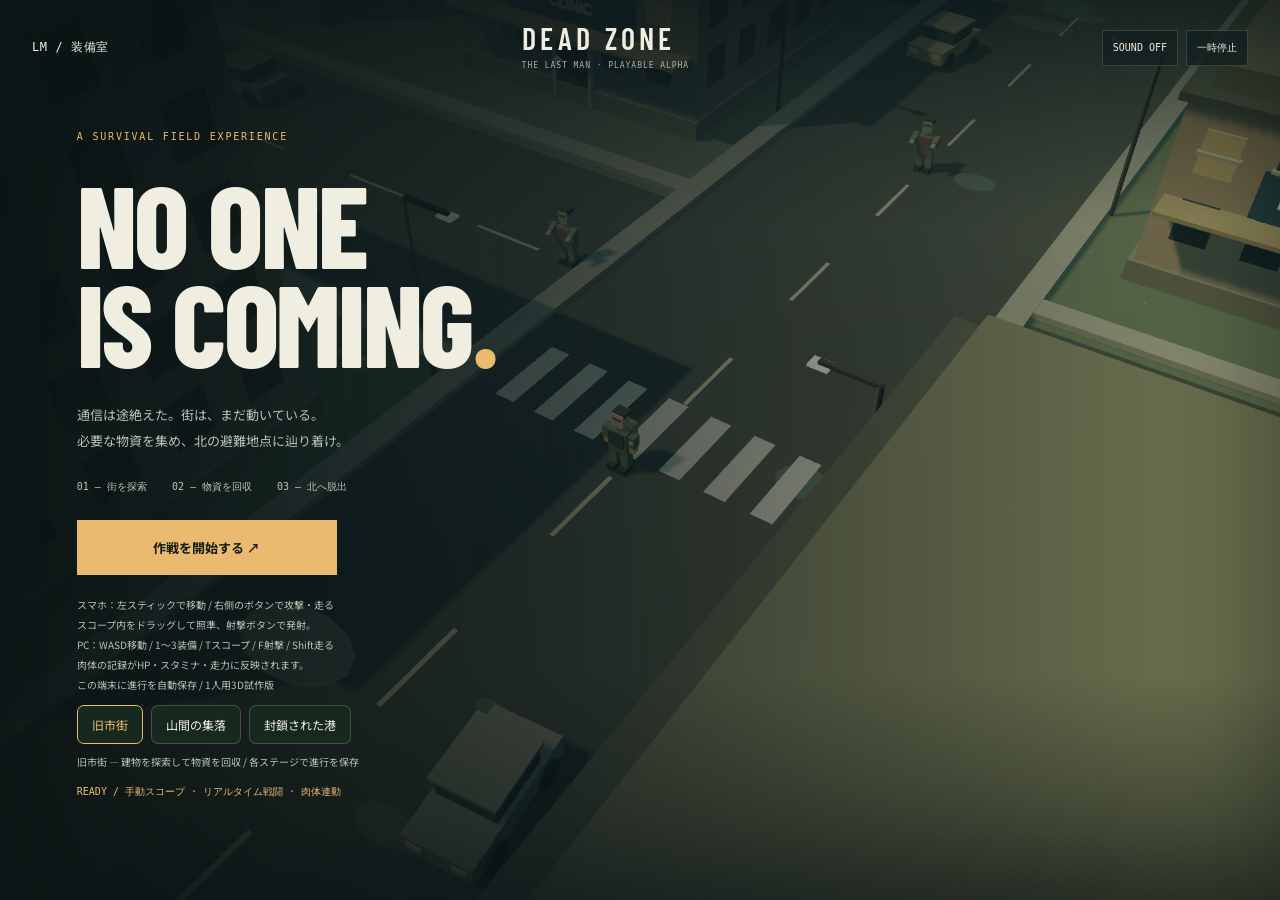
==== commit 1dd39bd1: "Add forest and port expeditions, skill-based construction and reachable touch interaction" ====
--- a/game.html
+++ b/game.html
@@ -1,24 +1,24 @@
-<!doctype html><html lang="ja"><head><meta charset="utf-8"><meta name="viewport" content="width=device-width, initial-scale=1, viewport-fit=cover"><title>DEAD ZONE — THE LAST MAN</title><link rel="stylesheet" href="game.css?v=mobile-2"></head><body class="briefing">
+<!doctype html><html lang="ja"><head><meta charset="utf-8"><meta name="viewport" content="width=device-width, initial-scale=1, viewport-fit=cover"><title>DEAD ZONE — THE LAST MAN</title><link rel="stylesheet" href="game.css?v=expedition-1"></head><body class="briefing">
 <main id="world" aria-label="3Dサバイバルゲーム"></main><div class="vignette"></div>
 <header><a href="index.html">LM / 装備室</a><div class="brand">DEAD ZONE<small>THE LAST MAN · PLAYABLE ALPHA</small></div><div class="tools"><button id="sound" aria-label="サウンド切り替え">SOUND OFF</button><button id="pause">一時停止</button></div></header>
 <div id="hud"><section class="mission"><span class="eyebrow">OPERATION 01 / LAST SIGNAL</span><h1>最後の通信</h1><p id="objective">病院・ガレージ・通信所から物資を回収</p><div id="tasks"></div><button id="forestButton">南の森林へ / 鹿を探す ↗</button><button id="carcassButton" hidden>仕留めた鹿へ ↗</button></section><section class="location"><span id="district">OLD TOWN</span><small id="coords">SECTOR 04 · 17:42</small></section><section class="status"><div><span>VITALS</span><strong id="health">100</strong></div><div class="track"><i id="hpbar"></i></div><div class="stamina-label"><span id="runState">STAMINA</span><b id="staminaValue">100 / 100</b></div><div class="track stamina-track" id="staminaTrack" role="progressbar" aria-label="スタミナ" aria-valuemin="0" aria-valuemax="100" aria-valuenow="100"><i id="staminaBar"></i></div><div class="resources"><span id="ammo">6 ROUNDS</span><span id="med">1 MEDKIT</span><span id="ride">ON FOOT</span></div><small id="skillinfo"></small><button id="fitnessButton">肉体データ・反映内容 ↗</button></section><section class="map"><canvas id="minimap" width="200" height="200" aria-label="現在地と目標のミニマップ"></canvas><span>N ↑ · SECTOR MAP</span></section></div>
 <div id="toast" role="status" aria-live="polite"></div><button id="interact" hidden>E / 調べる</button><footer>WASD 移動 / Shift 走る / 1–3 装備 / F・Space 攻撃 / T 照準 / E 調べる / H 回復 / Q・R 視点</footer>
 <div id="touch"><div id="joystick" role="group" aria-label="移動スティック。倒す方向へ移動"><span class="stick-ring"></span><span id="stickKnob"></span><small>MOVE</small></div><button id="touchRotate" aria-label="視点を回す">視点 ↻</button></div>
 <section id="rotatePrompt" hidden><div class="rotate-phone">▯ ↻</div><h2>スマホを横向きに</h2><p>左手で移動、右手で照準・攻撃。<br>横画面で作戦を開始します。</p><button id="landscapeButton">横画面で開く</button><small>切り替わらない場合は、端末の回転ロックを解除して横にしてください。</small><a href="index.html">装備室へ戻る</a></section>
-<div id="damageFlash" aria-hidden="true"></div>
+<button id="buildButton">建築</button><div id="damageFlash" aria-hidden="true"></div>
 <section id="loadout" aria-label="装備とリアルタイム操作">
 <div id="targetInfo" role="status">対象クリックで攻撃 / Tで照準切替</div>
 <div class="field-actions"><button id="targetButton">照準 T</button><button id="attackButton">打撃 F</button><button id="healButton">回復 H</button><button id="runButton" aria-pressed="false">長押しで走る</button></div>
 <button id="equipmentToggle" aria-expanded="false" aria-controls="equipmentDrawer">装備 ▴</button><div id="equipmentDrawer" class="weapon-slots" hidden><button data-weapon="fists" aria-pressed="true"><small>1 / MELEE</small><b>素手</b><span>いつでも使用可</span></button><button data-weapon="knife" aria-pressed="false"><small>2 / BLADE</small><b>ナイフ</b><span>刃物スキル LV1</span></button><button data-weapon="rifle" aria-pressed="false"><small>3 / RIFLE</small><b>ライフル</b><span>狩猟免許 取得済</span></button></div>
 <div id="equipmentInfo"></div></section>
-<section id="fitnessPanel" class="screen" hidden><div class="dialog fitness-dialog"><span class="eyebrow">YOUR BODY / FIELD PERFORMANCE</span><h2>肉体データ連動</h2><div id="bodyRecords"></div><pre id="bodyEffects"></pre><p>5km走 → スタミナ量・回復速度<br>スクワット → 走る速さ・スタミナ量<br>ベンチ・デッドリフト・懸垂・握力 → HP・打撃力</p><p class="sub">未入力は基本値。体脂肪率は記録表示のみ。ゲーム独自の補正で、現実の健康や生存率を判定するものではありません。</p><button id="closeFitness" class="primary">フィールドへ戻る</button><a href="index.html" target="_blank" rel="noopener">装備室で肉体記録を更新 ↗</a></div></section>
+<section id="buildPanel" class="screen" hidden><div class="dialog"><span class="eyebrow">FIELD CONSTRUCTION</span><h2>スキルで道を作る</h2><p id="buildStock"></p><button data-build="barrier"><b>バリケードを設置</b><small></small></button><button data-build="bridge"><b>封鎖を越える足場</b><small></small></button><p>バリケードは正面に設置。感染者が攻撃すると耐久が減ります。足場は新ステージの北側道路、封鎖の南側で建築できます。迂回も可能です。<br>各施設の物資回収で資材＋4。建築士取得済なら資材節約・耐久強化。大工LVで耐久が上がります。</p><button id="crossingRoute">足場の建築地点へ向かう ↗</button><button id="closeBuild">フィールドへ戻る</button></div></section><section id="fitnessPanel" class="screen" hidden><div class="dialog fitness-dialog"><span class="eyebrow">YOUR BODY / FIELD PERFORMANCE</span><h2>肉体データ連動</h2><div id="bodyRecords"></div><pre id="bodyEffects"></pre><p>5km走 → スタミナ量・回復速度<br>スクワット → 走る速さ・スタミナ量<br>ベンチ・デッドリフト・懸垂・握力 → HP・打撃力</p><p class="sub">未入力は基本値。体脂肪率は記録表示のみ。ゲーム独自の補正で、現実の健康や生存率を判定するものではありません。</p><button id="closeFitness" class="primary">フィールドへ戻る</button><a href="index.html" target="_blank" rel="noopener">装備室で肉体記録を更新 ↗</a></div></section>
 <section id="scopeOverlay" aria-label="ライフルスコープ" hidden>
 <div class="scope-lens" aria-hidden="true"><div class="scope-glass"></div><div class="scope-cross horizontal"></div><div class="scope-cross vertical"></div><div class="scope-centre"></div><div class="scope-ticks x"></div><div class="scope-ticks y"></div><div class="scope-hitmark">×</div></div>
 <div class="scope-top"><button id="scopeBack">← スコープを閉じる / T</button><span>OPTIC / MANUAL AIM</span><button id="scopeZoom" aria-label="スコープ倍率を切り替え">2× / Z</button></div>
 <div class="scope-readout"><span id="scopeVitals">HP 100</span><span>RANGE 36m</span><span id="scopeAmmo">18 ROUNDS</span></div>
 <div class="scope-bottom"><div id="scopeFeedback" role="status" aria-live="polite">ドラッグで照準を合わせてください</div><p>ドラッグ・矢印キーで照準 / クリック・Fで射撃<br>スコープ使用中も敵は動きます</p><button id="scopeFire">射撃 / F</button></div>
 </section>
-<section id="start" class="screen"><div class="intro"><span class="eyebrow">A SURVIVAL FIELD EXPERIENCE</span><h2>NO ONE<br>IS COMING<span>.</span></h2><p>通信は途絶えた。街は、まだ動いている。<br>必要な物資を集め、北の避難地点に辿り着け。</p><div class="intro-meta"><span>01 — 街を探索</span><span>02 — 物資を回収</span><span>03 — 北へ脱出</span></div><button id="startButton" class="primary">作戦を開始する ↗</button><p class="sub">スマホ：左スティックで移動 / 右側のボタンで攻撃・走る<br>スコープ内をドラッグして照準、射撃ボタンで発射。<br>PC：WASD移動 / 1〜3装備 / Tスコープ / F射撃 / Shift走る<br>肉体の記録がHP・スタミナ・走力に反映されます。<br>この端末に進行を自動保存 / 1人用3D試作版</p><span id="loading">地形を構築中…</span></div></section>
+<section id="start" class="screen"><div class="intro"><span class="eyebrow">A SURVIVAL FIELD EXPERIENCE</span><h2>NO ONE<br>IS COMING<span>.</span></h2><p>通信は途絶えた。街は、まだ動いている。<br>必要な物資を集め、北の避難地点に辿り着け。</p><div class="intro-meta"><span>01 — 街を探索</span><span>02 — 物資を回収</span><span>03 — 北へ脱出</span></div><button id="startButton" class="primary">作戦を開始する ↗</button><p class="sub">スマホ：左スティックで移動 / 右側のボタンで攻撃・走る<br>スコープ内をドラッグして照準、射撃ボタンで発射。<br>PC：WASD移動 / 1〜3装備 / Tスコープ / F射撃 / Shift走る<br>肉体の記録がHP・スタミナ・走力に反映されます。<br>この端末に進行を自動保存 / 1人用3D試作版</p><div class="stage-picker"><nav id="stageSelect" aria-label="ステージ選択"></nav><p id="stageDescription"></p></div><span id="loading">地形を構築中…</span></div></section>
 <section id="pauseScreen" class="screen" hidden><div class="dialog"><span class="eyebrow">FIELD PAUSED</span><h2>作戦を一時停止</h2><p>移動と敵の行動は停止中です。</p><button id="resume" class="primary">探索に戻る</button><button id="restart">作戦を最初から</button><a href="index.html">装備室へ戻る</a></div></section>
 <section id="ending" class="screen" hidden><div class="dialog"><span class="eyebrow" id="endLabel">OPERATION COMPLETE</span><h2 id="endTitle">生還。</h2><p id="endText"></p><button id="again" class="primary">新しい作戦を開始</button><a href="index.html">装備室へ戻る</a></div></section>
-<script type="module" src="game.js?v=mobile-2"></script><script>window.addEventListener('error',()=>{const e=document.getElementById('loading');if(e)e.textContent='読み込みに失敗しました。ページを再読み込みしてください。'});</script></body></html>
+<script type="module" src="game.js?v=expedition-1"></script><script>window.addEventListener('error',()=>{const e=document.getElementById('loading');if(e)e.textContent='読み込みに失敗しました。ページを再読み込みしてください。'});</script></body></html>
--- a/game.css
+++ b/game.css
@@ -39,3 +39,8 @@
  header{pointer-events:none}header>a{position:absolute;left:max(16px,env(safe-area-inset-left));top:107px;padding:8px 0;pointer-events:auto}.brand{position:absolute;left:50%;transform:translateX(-50%);font-size:18px;opacity:.6}.tools{margin-left:auto;pointer-events:auto}.mission{top:143px;max-height:calc(100dvh - 310px);width:180px}.mission #tasks button{font-size:8px;min-height:24px}.mission #forestButton{font-size:8px;min-height:28px}
  #loadout{width:208px}.field-actions button{touch-action:none}.field-actions #healButton{right:220px}#targetInfo{display:none}#equipmentDrawer{bottom:52px;max-height:min(220px,55dvh);grid-template-columns:repeat(2,minmax(0,1fr))}#equipmentDrawer button{min-height:52px}#equipmentDrawer button span{display:block;font-size:8px;margin-top:5px}.field-actions #runButton{font-size:11px}#equipmentToggle{height:44px}#toast{bottom:92px;max-width:33%;font-size:9px}
 }
+#buildButton{position:fixed;left:32px;bottom:20px;z-index:4;min-height:44px;border-radius:10px;font-size:11px;background:#273c2aeb}.briefing #buildButton,.scoped #buildButton{display:none}#buildPanel .dialog{max-width:540px}#buildPanel small{display:block;font-size:10px;line-height:1.7;margin-top:6px;color:#b0bda2}#buildPanel .dialog button{margin-top:8px}#buildPanel .dialog p{font-size:11px}.stage-picker{grid-column:1/-1;margin-top:10px}#stageSelect{display:flex;gap:8px;flex-wrap:wrap}#stageSelect a{border:1px solid #85927466;padding:10px 14px;border-radius:7px;font-size:12px;background:#17291e}#stageSelect a.selected{border-color:var(--gold);color:var(--gold)}#stageDescription{font-size:10px;margin:8px 0}
+@media(pointer:coarse),(max-width:1100px) and (max-height:600px){
+ #interact{left:auto;right:max(16px,env(safe-area-inset-right));bottom:183px;transform:none;width:208px;min-height:54px;padding:10px;border-radius:14px;font-size:12px;box-shadow:0 3px 20px #0007}#buildButton{left:max(171px,calc(env(safe-area-inset-left) + 147px));bottom:72px;width:76px;min-height:48px;font-size:10px;padding:7px}.stage-picker{margin:0}.stage-picker #stageDescription{font-size:9px;margin:5px 0}#stageSelect{gap:6px}#stageSelect a{padding:8px 12px;font-size:10px;min-height:36px}.intro h2{font-size:60px}.intro .sub{font-size:8px}.intro{gap:5px 28px}.map{top:93px}.map canvas{width:54px;height:54px}#buildPanel .dialog{max-width:600px;padding:14px}#buildPanel h2{font-size:18px}#buildPanel .dialog p{font-size:10px;line-height:1.5}
+}
+@media(pointer:coarse),(max-width:1100px) and (max-height:600px){#buildPanel .dialog{display:grid;grid-template-columns:1fr 1fr;gap:6px 10px}#buildPanel .eyebrow,#buildPanel h2,#buildPanel p{grid-column:1/-1;margin:0}#buildPanel .dialog button{margin:0;min-height:44px;padding:8px}#buildPanel .dialog button small{font-size:9px;margin-top:3px}#buildPanel .dialog p{font-size:9px}#buildPanel h2{margin:0}#buildPanel #closeBuild{grid-column:2}#buildPanel .dialog{max-height:calc(100dvh - 76px)}}
